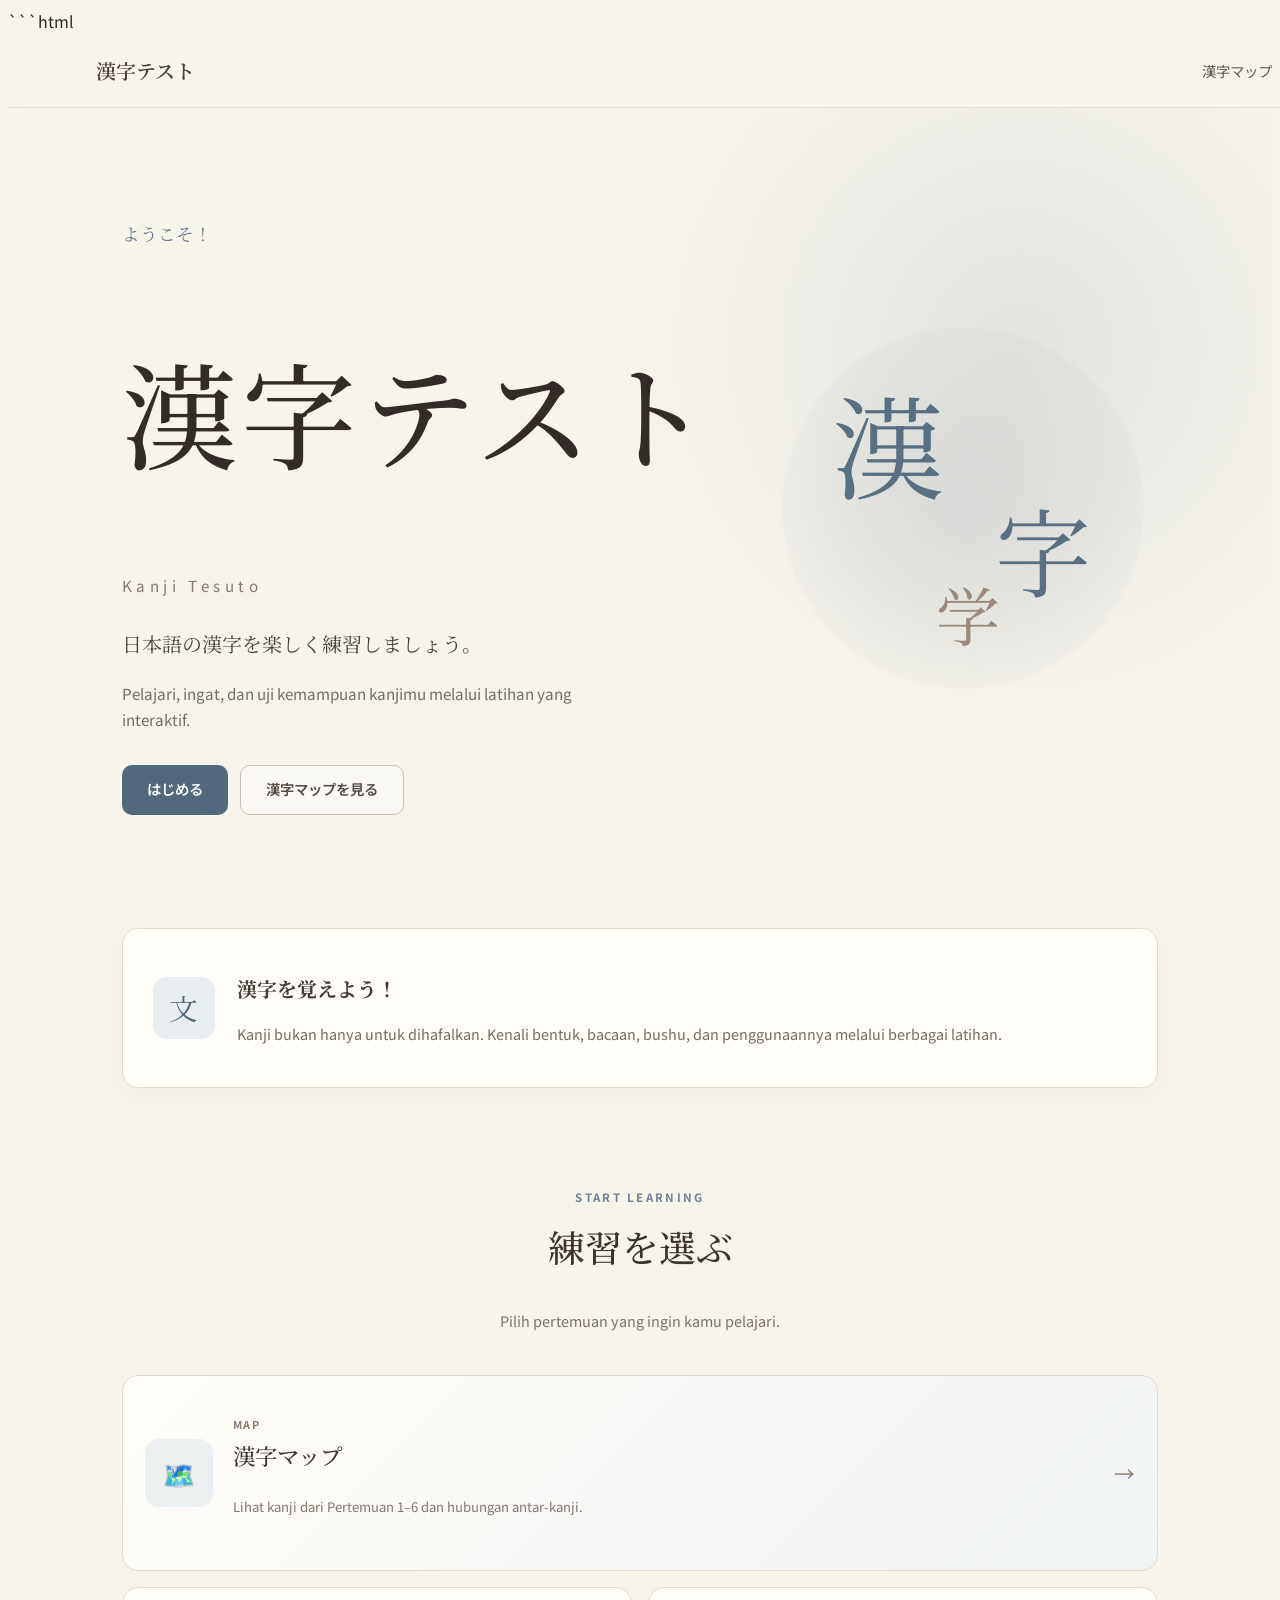
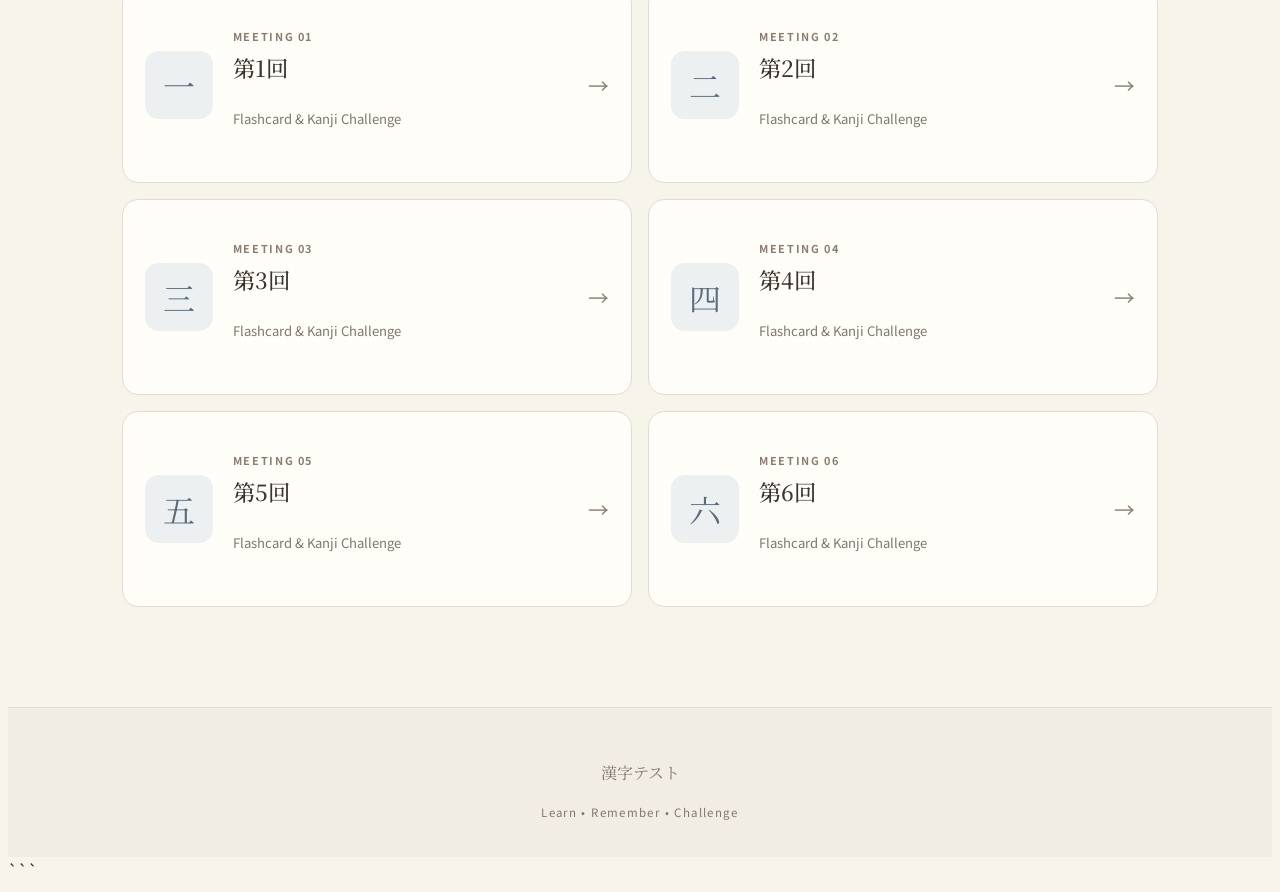
==== index.html @ 0c9dfba2 "Add files via upload" ====
```html
<!DOCTYPE html>
<html lang="ja">
<head>
    <meta charset="UTF-8">
    <meta name="viewport" content="width=device-width, initial-scale=1.0">

    <title>漢字テスト | Kanji Test</title>

    <!-- Google Fonts -->
    <link rel="preconnect" href="https://fonts.googleapis.com">
    <link rel="preconnect" href="https://fonts.gstatic.com" crossorigin>

    <link href="https://fonts.googleapis.com/css2?family=Noto+Sans+JP:wght@400;500;600;700&family=Noto+Serif+JP:wght@400;500;600;700&display=swap" rel="stylesheet">

    <!-- CSS -->
    <link rel="stylesheet" href="style.css">
</head>

<body>

    <!-- =========================
         NAVBAR
    ========================== -->
    <header class="navbar">
        <a href="index.html" class="logo">
            漢字テスト
        </a>

        <nav class="nav-menu">
            <a href="maps.html">漢字マップ</a>
            <a href="#meetings">練習する</a>
        </nav>
    </header>


    <!-- =========================
         HERO
    ========================== -->
    <main>

        <section class="hero">

            <div class="hero-text">

                <p class="welcome-jp">
                    ようこそ！
                </p>

                <h1>
                    漢字テスト
                </h1>

                <p class="hero-subtitle">
                    Kanji Tesuto
                </p>

                <p class="hero-description">
                    日本語の漢字を楽しく練習しましょう。
                </p>

                <p class="hero-description-id">
                    Pelajari, ingat, dan uji kemampuan kanjimu
                    melalui latihan yang interaktif.
                </p>

                <div class="hero-buttons">
                    <a href="#meetings" class="btn btn-primary">
                        はじめる
                    </a>

                    <a href="maps.html" class="btn btn-secondary">
                        漢字マップを見る
                    </a>
                </div>

            </div>


            <!-- Decorative Kanji -->
            <div class="hero-kanji" aria-hidden="true">
                <span class="kanji kanji-1">漢</span>
                <span class="kanji kanji-2">字</span>
                <span class="kanji kanji-3">学</span>
            </div>

        </section>


        <!-- =========================
             WELCOME CARD
        ========================== -->
        <section class="welcome-section">

            <div class="welcome-card">

                <div class="welcome-icon">
                    文
                </div>

                <div>
                    <h2>
                        漢字を覚えよう！
                    </h2>

                    <p>
                        Kanji bukan hanya untuk dihafalkan.
                        Kenali bentuk, bacaan, bushu, dan penggunaannya
                        melalui berbagai latihan.
                    </p>
                </div>

            </div>

        </section>


        <!-- =========================
             MENU
        ========================== -->
        <section class="menu-section" id="meetings">

            <div class="section-heading">

                <span class="section-label">
                    START LEARNING
                </span>

                <h2>
                    練習を選ぶ
                </h2>

                <p>
                    Pilih pertemuan yang ingin kamu pelajari.
                </p>

            </div>


            <div class="menu-grid">

                <!-- Kanji Map -->
                <a href="maps.html" class="menu-card map-card">

                    <div class="card-icon">
                        🗺️
                    </div>

                    <div class="card-content">

                        <span class="card-number">
                            MAP
                        </span>

                        <h3>
                            漢字マップ
                        </h3>

                        <p>
                            Lihat kanji dari Pertemuan 1–6
                            dan hubungan antar-kanji.
                        </p>

                    </div>

                    <span class="arrow">
                        →
                    </span>

                </a>


                <!-- Meeting 1 -->
                <a href="pertemuan1.html" class="menu-card">

                    <div class="card-icon">
                        一
                    </div>

                    <div class="card-content">

                        <span class="card-number">
                            MEETING 01
                        </span>

                        <h3>
                            第1回
                        </h3>

                        <p>
                            Flashcard & Kanji Challenge
                        </p>

                    </div>

                    <span class="arrow">
                        →
                    </span>

                </a>


                <!-- Meeting 2 -->
                <a href="pertemuan2.html" class="menu-card">

                    <div class="card-icon">
                        二
                    </div>

                    <div class="card-content">

                        <span class="card-number">
                            MEETING 02
                        </span>

                        <h3>
                            第2回
                        </h3>

                        <p>
                            Flashcard & Kanji Challenge
                        </p>

                    </div>

                    <span class="arrow">
                        →
                    </span>

                </a>


                <!-- Meeting 3 -->
                <a href="pertemuan3.html" class="menu-card">

                    <div class="card-icon">
                        三
                    </div>

                    <div class="card-content">

                        <span class="card-number">
                            MEETING 03
                        </span>

                        <h3>
                            第3回
                        </h3>

                        <p>
                            Flashcard & Kanji Challenge
                        </p>

                    </div>

                    <span class="arrow">
                        →
                    </span>

                </a>


                <!-- Meeting 4 -->
                <a href="pertemuan4.html" class="menu-card">

                    <div class="card-icon">
                        四
                    </div>

                    <div class="card-content">

                        <span class="card-number">
                            MEETING 04
                        </span>

                        <h3>
                            第4回
                        </h3>

                        <p>
                            Flashcard & Kanji Challenge
                        </p>

                    </div>

                    <span class="arrow">
                        →
                    </span>

                </a>


                <!-- Meeting 5 -->
                <a href="pertemuan5.html" class="menu-card">

                    <div class="card-icon">
                        五
                    </div>

                    <div class="card-content">

                        <span class="card-number">
                            MEETING 05
                        </span>

                        <h3>
                            第5回
                        </h3>

                        <p>
                            Flashcard & Kanji Challenge
                        </p>

                    </div>

                    <span class="arrow">
                        →
                    </span>

                </a>


                <!-- Meeting 6 -->
                <a href="pertemuan6.html" class="menu-card">

                    <div class="card-icon">
                        六
                    </div>

                    <div class="card-content">

                        <span class="card-number">
                            MEETING 06
                        </span>

                        <h3>
                            第6回
                        </h3>

                        <p>
                            Flashcard & Kanji Challenge
                        </p>

                    </div>

                    <span class="arrow">
                        →
                    </span>

                </a>

            </div>

        </section>

    </main>


    <!-- =========================
         FOOTER
    ========================== -->
    <footer class="footer">

        <p>
            漢字テスト
        </p>

        <span>
            Learn • Remember • Challenge
        </span>

    </footer>

</body>
</html>
```
---- style.css ----
```css
/* =========================================
   BASIC
========================================= */

* {
    margin: 0;
    padding: 0;
    box-sizing: border-box;
}

html {
    scroll-behavior: smooth;
}

body {
    font-family: "Noto Sans JP", sans-serif;
    background: #f7f4ec;
    color: #302b28;
    line-height: 1.7;
    transition: background 0.3s ease, color 0.3s ease;
}

a {
    text-decoration: none;
    color: inherit;
}


/* =========================================
   NAVBAR
========================================= */

.navbar {
    width: 100%;
    height: 72px;

    display: flex;
    align-items: center;
    justify-content: space-between;

    padding: 0 7%;

    background: rgba(247, 244, 236, 0.92);
    border-bottom: 1px solid #e6dfd2;

    position: sticky;
    top: 0;
    z-index: 100;

    backdrop-filter: blur(12px);
}

.logo {
    font-family: "Noto Serif JP", serif;
    font-size: 1.25rem;
    font-weight: 600;
    color: #493c35;
}

.nav-menu {
    display: flex;
    gap: 32px;
}

.nav-menu a {
    font-size: 0.9rem;
    color: #655a53;
    transition: color 0.2s ease;
}

.nav-menu a:hover {
    color: #53677a;
}


/* =========================================
   HERO
========================================= */

.hero {
    min-height: 620px;

    display: flex;
    align-items: center;
    justify-content: space-between;

    padding: 90px 9% 80px;

    position: relative;
    overflow: hidden;

    background:
        radial-gradient(
            circle at 80% 30%,
            rgba(109, 130, 148, 0.14),
            transparent 35%
        ),
        #f7f4ec;
}

.hero-text {
    max-width: 650px;
    position: relative;
    z-index: 2;
}

.welcome-jp {
    font-family: "Noto Serif JP", serif;
    font-size: 1.1rem;
    color: #61778b;
    margin-bottom: 10px;
}

.hero h1 {
    font-family: "Noto Serif JP", serif;
    font-size: clamp(4rem, 9vw, 7.5rem);
    font-weight: 500;
    line-height: 1.15;
    letter-spacing: 0.04em;

    color: #332b27;
}

.hero-subtitle {
    margin-top: 8px;

    font-size: 0.95rem;
    letter-spacing: 0.3em;

    color: #85786e;
}

.hero-description {
    margin-top: 28px;

    font-family: "Noto Serif JP", serif;
    font-size: 1.25rem;

    color: #4b423d;
}

.hero-description-id {
    max-width: 520px;

    margin-top: 6px;

    font-size: 0.95rem;
    color: #756b64;
}

.hero-buttons {
    display: flex;
    flex-wrap: wrap;
    gap: 12px;

    margin-top: 32px;
}


/* =========================================
   BUTTONS
========================================= */

.btn {
    display: inline-flex;
    align-items: center;
    justify-content: center;

    min-height: 48px;
    padding: 0 25px;

    border-radius: 10px;

    font-size: 0.9rem;
    font-weight: 600;

    transition:
        transform 0.2s ease,
        background 0.2s ease,
        border-color 0.2s ease;
}

.btn:hover {
    transform: translateY(-2px);
}

.btn-primary {
    background: #52697c;
    color: #ffffff;
}

.btn-primary:hover {
    background: #44596b;
}

.btn-secondary {
    border: 1px solid #c9c0b5;
    color: #554b45;
    background: rgba(255, 255, 255, 0.45);
}

.btn-secondary:hover {
    border-color: #52697c;
}


/* =========================================
   DECORATIVE KANJI
========================================= */

.hero-kanji {
    width: 390px;
    height: 390px;

    position: relative;

    display: flex;
    align-items: center;
    justify-content: center;

    border-radius: 50%;

    background:
        radial-gradient(
            circle,
            rgba(82, 105, 124, 0.13),
            rgba(82, 105, 124, 0.03) 65%,
            transparent 66%
        );
}

.kanji {
    position: absolute;

    font-family: "Noto Serif JP", serif;

    color: #596f82;

    user-select: none;
}

.kanji-1 {
    font-size: 7rem;
    transform: translate(-75px, -65px);
}

.kanji-2 {
    font-size: 6rem;
    transform: translate(80px, 40px);
}

.kanji-3 {
    font-size: 4rem;
    transform: translate(5px, 105px);

    color: #9a897c;
}


/* =========================================
   WELCOME CARD
========================================= */

.welcome-section {
    padding: 30px 9% 80px;
}

.welcome-card {
    max-width: 1050px;
    margin: auto;

    display: flex;
    align-items: center;
    gap: 22px;

    padding: 26px 30px;

    border: 1px solid #e3dbcf;
    border-radius: 16px;

    background: #fffdf8;

    box-shadow: 0 8px 30px rgba(65, 52, 43, 0.05);
}

.welcome-icon {
    width: 62px;
    height: 62px;

    flex-shrink: 0;

    display: flex;
    align-items: center;
    justify-content: center;

    border-radius: 14px;

    background: #e9eef1;

    font-family: "Noto Serif JP", serif;
    font-size: 1.8rem;

    color: #52697c;
}

.welcome-card h2 {
    font-family: "Noto Serif JP", serif;
    font-size: 1.25rem;

    color: #433a35;
}

.welcome-card p {
    margin-top: 4px;

    font-size: 0.9rem;
    color: #746b64;
}


/* =========================================
   MENU SECTION
========================================= */

.menu-section {
    padding: 20px 9% 100px;
}

.section-heading {
    max-width: 700px;
    margin: 0 auto 42px;

    text-align: center;
}

.section-label {
    font-size: 0.72rem;
    font-weight: 700;

    letter-spacing: 0.2em;

    color: #718394;
}

.section-heading h2 {
    margin-top: 8px;

    font-family: "Noto Serif JP", serif;
    font-size: 2.3rem;
    font-weight: 500;

    color: #3d342f;
}

.section-heading p {
    margin-top: 5px;

    color: #7b716a;
    font-size: 0.9rem;
}


/* =========================================
   MENU GRID
========================================= */

.menu-grid {
    max-width: 1050px;
    margin: auto;

    display: grid;

    grid-template-columns:
        repeat(2, minmax(0, 1fr));

    gap: 16px;
}


/* =========================================
   MENU CARD
========================================= */

.menu-card {
    min-height: 150px;

    display: flex;
    align-items: center;
    gap: 20px;

    padding: 22px;

    position: relative;

    border: 1px solid #e3dbcf;
    border-radius: 16px;

    background: #fffdf8;

    transition:
        transform 0.2s ease,
        box-shadow 0.2s ease,
        border-color 0.2s ease;
}

.menu-card:hover {
    transform: translateY(-4px);

    border-color: #b7c3cc;

    box-shadow:
        0 14px 35px rgba(60, 49, 42, 0.08);
}

.map-card {
    grid-column: 1 / -1;

    background:
        linear-gradient(
            135deg,
            #fffdf8,
            #f0f3f4
        );
}

.card-icon {
    width: 68px;
    height: 68px;

    flex-shrink: 0;

    display: flex;
    align-items: center;
    justify-content: center;

    border-radius: 14px;

    background: #edf0f1;

    font-family: "Noto Serif JP", serif;
    font-size: 2rem;

    color: #566d80;
}

.map-card .card-icon {
    font-family: "Noto Sans JP", sans-serif;
    font-size: 1.7rem;
}

.card-content {
    padding-right: 30px;
}

.card-number {
    font-size: 0.68rem;
    font-weight: 700;

    letter-spacing: 0.15em;

    color: #8b7c70;
}

.card-content h3 {
    margin-top: 2px;

    font-family: "Noto Serif JP", serif;
    font-size: 1.4rem;
    font-weight: 500;

    color: #3d342f;
}

.card-content p {
    margin-top: 2px;

    font-size: 0.82rem;
    color: #81766e;
}

.arrow {
    position: absolute;
    right: 22px;

    font-size: 1.3rem;

    color: #8b7f76;

    transition:
        transform 0.2s ease,
        color 0.2s ease;
}

.menu-card:hover .arrow {
    transform: translateX(4px);
    color: #52697c;
}


/* =========================================
   FOOTER
========================================= */

.footer {
    padding: 35px 20px;

    text-align: center;

    border-top: 1px solid #e3dbcf;

    color: #82776f;

    background: #f1ede4;
}

.footer p {
    font-family: "Noto Serif JP", serif;
    font-size: 1rem;
}

.footer span {
    display: block;

    margin-top: 3px;

    font-size: 0.72rem;
    letter-spacing: 0.12em;
}


/* =========================================
   DARK MODE
   Mengikuti pengaturan perangkat
========================================= */

@media (prefers-color-scheme: dark) {

    body {
        background: #1d1c1b;
        color: #eee9e2;
    }

    .navbar {
        background: rgba(29, 28, 27, 0.94);
        border-bottom-color: #363331;
    }

    .logo {
        color: #eee9e2;
    }

    .nav-menu a {
        color: #bdb5ad;
    }

    .nav-menu a:hover {
        color: #a9bfd0;
    }

    .hero {
        background:
            radial-gradient(
                circle at 80% 30%,
                rgba(100, 127, 150, 0.15),
                transparent 35%
            ),
            #1d1c1b;
    }

    .welcome-jp {
        color: #9db2c4;
    }

    .hero h1 {
        color: #f2eee8;
    }

    .hero-subtitle {
        color: #aaa098;
    }

    .hero-description {
        color: #d3cbc3;
    }

    .hero-description-id {
        color: #a9a19a;
    }

    .btn-secondary {
        background: #272523;
        border-color: #514b46;
        color: #ddd6cf;
    }

    .btn-secondary:hover {
        border-color: #91a9bc;
    }

    .welcome-card,
    .menu-card {
        background: #252321;
        border-color: #3c3835;
        box-shadow: none;
    }

    .welcome-card h2,
    .card-content h3 {
        color: #eee8e1;
    }

    .welcome-card p,
    .card-content p,
    .section-heading p {
        color: #aaa19a;
    }

    .welcome-icon,
    .card-icon {
        background: #30383e;
        color: #a9bfd0;
    }

    .map-card {
        background:
            linear-gradient(
                135deg,
                #252321,
                #292e31
            );
    }

    .section-label {
        color: #9cb0c0;
    }

    .section-heading h2 {
        color: #eee8e1;
    }

    .card-number {
        color: #a89b8f;
    }

    .arrow {
        color: #aaa099;
    }

    .menu-card:hover {
        border-color: #667887;
        box-shadow: 0 14px 35px rgba(0, 0, 0, 0.2);
    }

    .footer {
        background: #171615;
        border-top-color: #363331;
        color: #9d958e;
    }
}


/* =========================================
   TABLET
========================================= */

@media (max-width: 900px) {

    .hero {
        padding-left: 7%;
        padding-right: 7%;
    }

    .hero-kanji {
        width: 280px;
        height: 280px;
    }

    .kanji-1 {
        font-size: 5.5rem;
    }

    .kanji-2 {
        font-size: 4.8rem;
    }

    .kanji-3 {
        font-size: 3.2rem;
    }

    .menu-section,
    .welcome-section {
        padding-left: 7%;
        padding-right: 7%;
    }
}


/* =========================================
   MOBILE
========================================= */

@media (max-width: 650px) {

    .navbar {
        height: 64px;
        padding: 0 5%;
    }

    .nav-menu {
        gap: 14px;
    }

    .nav-menu a {
        font-size: 0.75rem;
    }

    .hero {
        min-height: auto;

        padding:
            65px 7% 70px;

        text-align: center;

        display: flex;
        flex-direction: column;
    }

    .hero h1 {
        font-size: clamp(3.3rem, 15vw, 5rem);
    }

    .hero-description {
        font-size: 1.05rem;
    }

    .hero-description-id {
        font-size: 0.85rem;
    }

    .hero-buttons {
        justify-content: center;
    }

    .hero-kanji {
        width: 230px;
        height: 230px;

        margin-top: 45px;
    }

    .kanji-1 {
        font-size: 4.5rem;
        transform: translate(-45px, -40px);
    }

    .kanji-2 {
        font-size: 4rem;
        transform: translate(45px, 35px);
    }

    .kanji-3 {
        font-size: 2.7rem;
        transform: translate(0, 70px);
    }

    .welcome-section {
        padding:
            10px 5% 65px;
    }

    .welcome-card {
        align-items: flex-start;
        padding: 20px;
    }

    .welcome-icon {
        width: 52px;
        height: 52px;
        font-size: 1.5rem;
    }

    .menu-section {
        padding:
            10px 5% 70px;
    }

    .section-heading h2 {
        font-size: 1.9rem;
    }

    .menu-grid {
        grid-template-columns: 1fr;
    }

    .map-card {
        grid-column: auto;
    }

    .menu-card {
        min-height: 125px;
        padding: 18px;
    }

    .card-icon {
        width: 56px;
        height: 56px;
        font-size: 1.7rem;
    }

    .card-content h3 {
        font-size: 1.2rem;
    }

    .card-content p {
        font-size: 0.76rem;
    }
}


/* =========================================
   VERY SMALL SCREEN
========================================= */

@media (max-width: 400px) {

    .nav-menu a:first-child {
        display: none;
    }

    .hero {
        padding-top: 50px;
    }

    .hero-buttons {
        flex-direction: column;
        width: 100%;
    }

    .btn {
        width: 100%;
    }
}
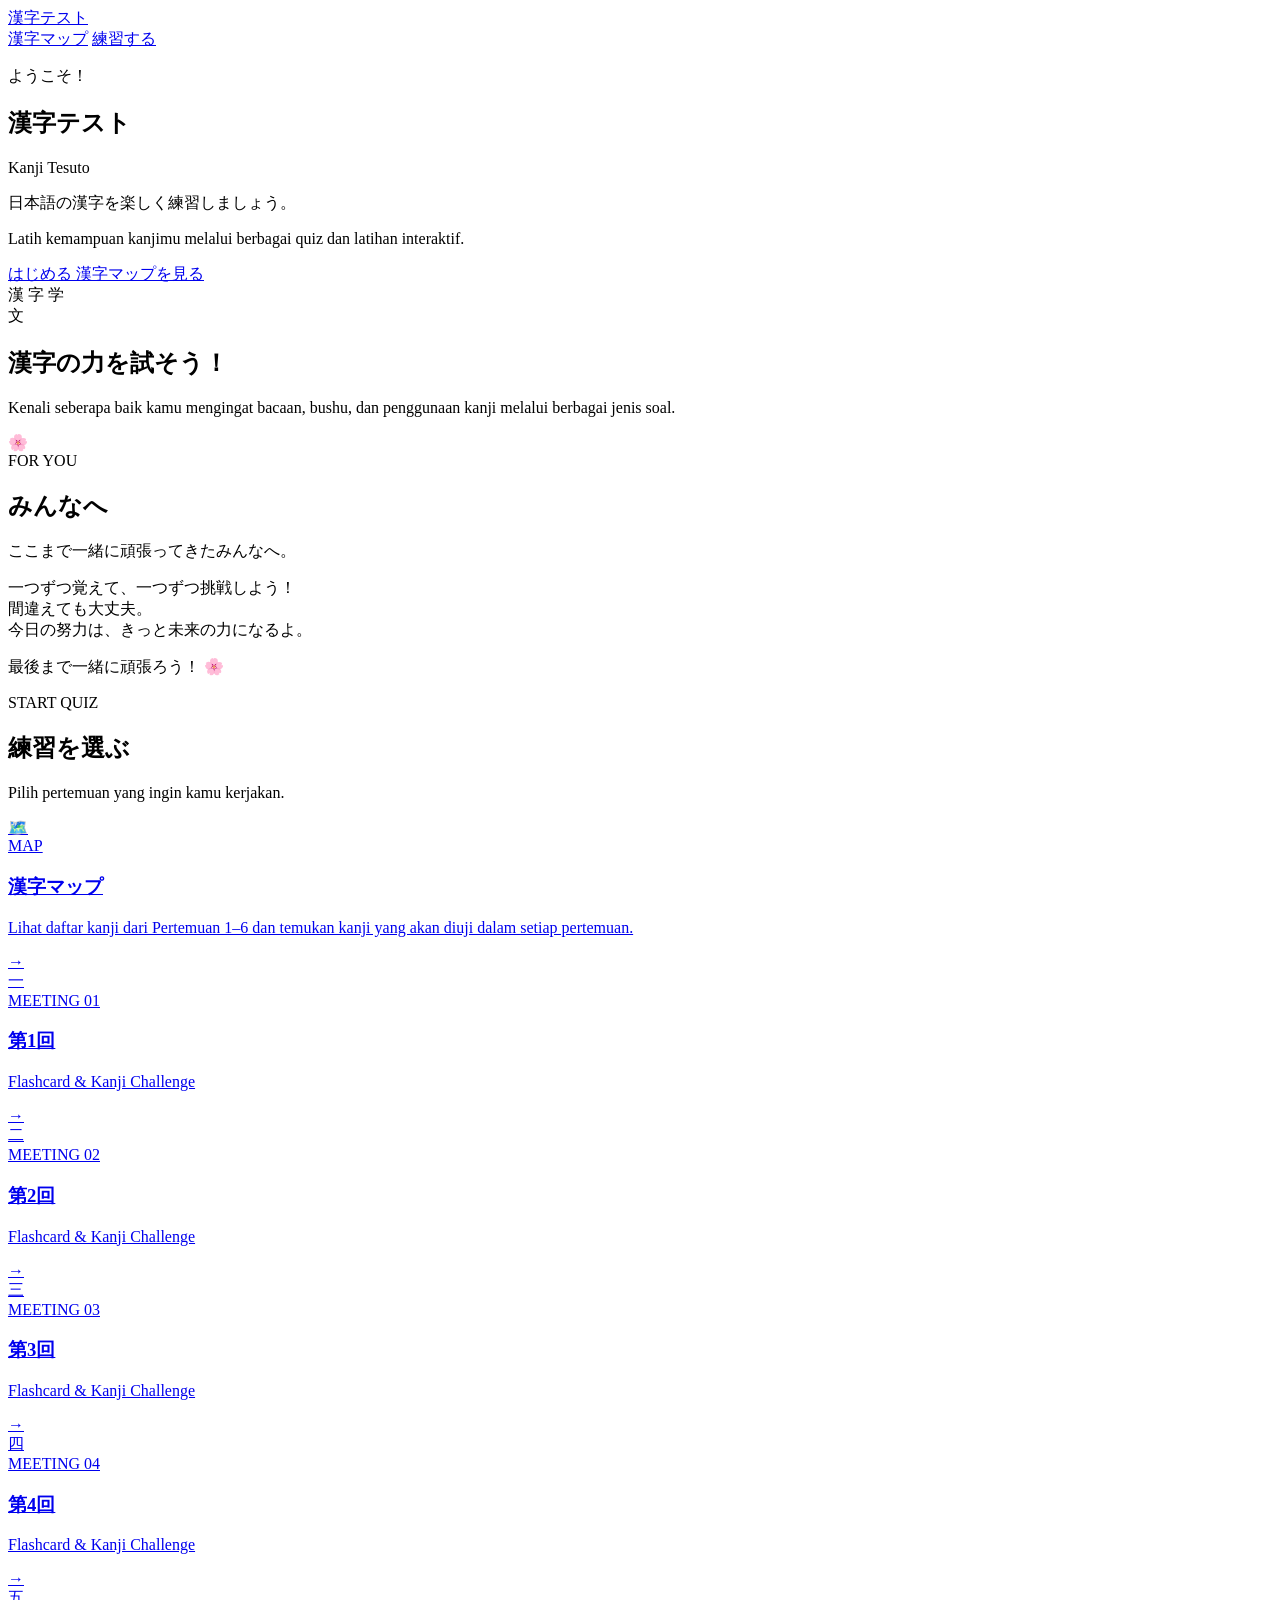
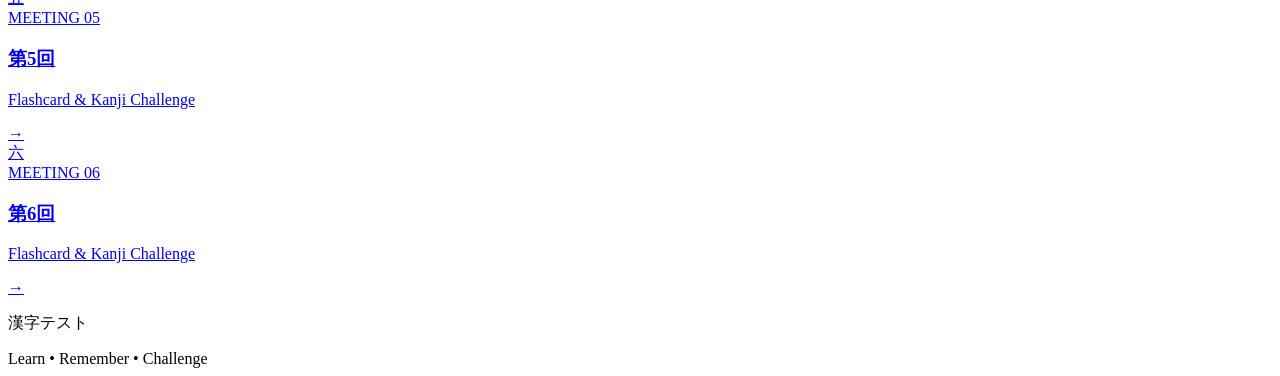
==== commit 69168417: "Add files via upload" ====
--- a/index.html
+++ b/index.html
@@ -1,6 +1,6 @@
-```html
 <!DOCTYPE html>
 <html lang="ja">
+
 <head>
     <meta charset="UTF-8">
     <meta name="viewport" content="width=device-width, initial-scale=1.0">
@@ -11,7 +11,9 @@
     <link rel="preconnect" href="https://fonts.googleapis.com">
     <link rel="preconnect" href="https://fonts.gstatic.com" crossorigin>
 
-    <link href="https://fonts.googleapis.com/css2?family=Noto+Sans+JP:wght@400;500;600;700&family=Noto+Serif+JP:wght@400;500;600;700&display=swap" rel="stylesheet">
+    <link
+        href="https://fonts.googleapis.com/css2?family=Noto+Sans+JP:wght@400;500;600;700&family=Noto+Serif+JP:wght@400;500;600;700&display=swap"
+        rel="stylesheet">
 
     <!-- CSS -->
     <link rel="stylesheet" href="style.css">
@@ -23,6 +25,7 @@
          NAVBAR
     ========================== -->
     <header class="navbar">
+
         <a href="index.html" class="logo">
             漢字テスト
         </a>
@@ -31,14 +34,18 @@
             <a href="maps.html">漢字マップ</a>
             <a href="#meetings">練習する</a>
         </nav>
+
     </header>
 
 
     <!-- =========================
-         HERO
+         MAIN
     ========================== -->
     <main>
 
+        <!-- =========================
+             HERO
+        ========================== -->
         <section class="hero">
 
             <div class="hero-text">
@@ -60,11 +67,11 @@
                 </p>
 
                 <p class="hero-description-id">
-                    Pelajari, ingat, dan uji kemampuan kanjimu
-                    melalui latihan yang interaktif.
+                    Latih kemampuan kanjimu melalui berbagai quiz dan latihan interaktif.
                 </p>
 
                 <div class="hero-buttons">
+
                     <a href="#meetings" class="btn btn-primary">
                         はじめる
                     </a>
@@ -72,6 +79,7 @@
                     <a href="maps.html" class="btn btn-secondary">
                         漢字マップを見る
                     </a>
+
                 </div>
 
             </div>
@@ -79,9 +87,19 @@
 
             <!-- Decorative Kanji -->
             <div class="hero-kanji" aria-hidden="true">
-                <span class="kanji kanji-1">漢</span>
-                <span class="kanji kanji-2">字</span>
-                <span class="kanji kanji-3">学</span>
+
+                <span class="kanji kanji-1">
+                    漢
+                </span>
+
+                <span class="kanji kanji-2">
+                    字
+                </span>
+
+                <span class="kanji kanji-3">
+                    学
+                </span>
+
             </div>
 
         </section>
@@ -99,15 +117,58 @@
                 </div>
 
                 <div>
+
                     <h2>
-                        漢字を覚えよう！
+                        漢字の力を試そう！
                     </h2>
 
                     <p>
-                        Kanji bukan hanya untuk dihafalkan.
-                        Kenali bentuk, bacaan, bushu, dan penggunaannya
-                        melalui berbagai latihan.
+                        Kenali seberapa baik kamu mengingat bacaan, bushu, dan penggunaan kanji melalui berbagai jenis
+                        soal.
                     </p>
+
+                </div>
+
+            </div>
+
+        </section>
+
+
+        <!-- =========================
+             MESSAGE FOR FRIENDS
+        ========================== -->
+        <section class="message-section">
+
+            <div class="message-card">
+
+                <div class="message-icon">
+                    🌸
+                </div>
+
+                <div class="message-content">
+
+                    <span class="message-label">
+                        FOR YOU
+                    </span>
+
+                    <h2>
+                        みんなへ
+                    </h2>
+
+                    <p>
+                        ここまで一緒に頑張ってきたみんなへ。
+                    </p>
+
+                    <p>
+                        一つずつ覚えて、一つずつ挑戦しよう！<br>
+                        間違えても大丈夫。<br>
+                        今日の努力は、きっと未来の力になるよ。
+                    </p>
+
+                    <p class="message-end">
+                        最後まで一緒に頑張ろう！ 🌸
+                    </p>
+
                 </div>
 
             </div>
@@ -123,7 +184,7 @@
             <div class="section-heading">
 
                 <span class="section-label">
-                    START LEARNING
+                    START QUIZ
                 </span>
 
                 <h2>
@@ -131,7 +192,7 @@
                 </h2>
 
                 <p>
-                    Pilih pertemuan yang ingin kamu pelajari.
+                    Pilih pertemuan yang ingin kamu kerjakan.
                 </p>
 
             </div>
@@ -157,8 +218,8 @@
                         </h3>
 
                         <p>
-                            Lihat kanji dari Pertemuan 1–6
-                            dan hubungan antar-kanji.
+                            Lihat daftar kanji dari Pertemuan 1–6 dan temukan
+                            kanji yang akan diuji dalam setiap pertemuan.
                         </p>
 
                     </div>
@@ -171,7 +232,7 @@
 
 
                 <!-- Meeting 1 -->
-                <a href="pertemuan1.html" class="menu-card">
+                <a href="pertemuan 1.html" class="menu-card">
 
                     <div class="card-icon">
                         一
@@ -201,7 +262,7 @@
 
 
                 <!-- Meeting 2 -->
-                <a href="pertemuan2.html" class="menu-card">
+                <a href="pertemuan 2.html" class="menu-card">
 
                     <div class="card-icon">
                         二
@@ -231,7 +292,7 @@
 
 
                 <!-- Meeting 3 -->
-                <a href="pertemuan3.html" class="menu-card">
+                <a href="pertemuan 3.html" class="menu-card">
 
                     <div class="card-icon">
                         三
@@ -261,7 +322,7 @@
 
 
                 <!-- Meeting 4 -->
-                <a href="pertemuan4.html" class="menu-card">
+                <a href="pertemuan 4.html" class="menu-card">
 
                     <div class="card-icon">
                         四
@@ -291,7 +352,7 @@
 
 
                 <!-- Meeting 5 -->
-                <a href="pertemuan5.html" class="menu-card">
+                <a href="pertemuan 5.html" class="menu-card">
 
                     <div class="card-icon">
                         五
@@ -321,7 +382,7 @@
 
 
                 <!-- Meeting 6 -->
-                <a href="pertemuan6.html" class="menu-card">
+                <a href="pertemuan 6.html" class="menu-card">
 
                     <div class="card-icon">
                         六
@@ -371,6 +432,7 @@
 
     </footer>
 
+
 </body>
-</html>
-```
+
+</html>
